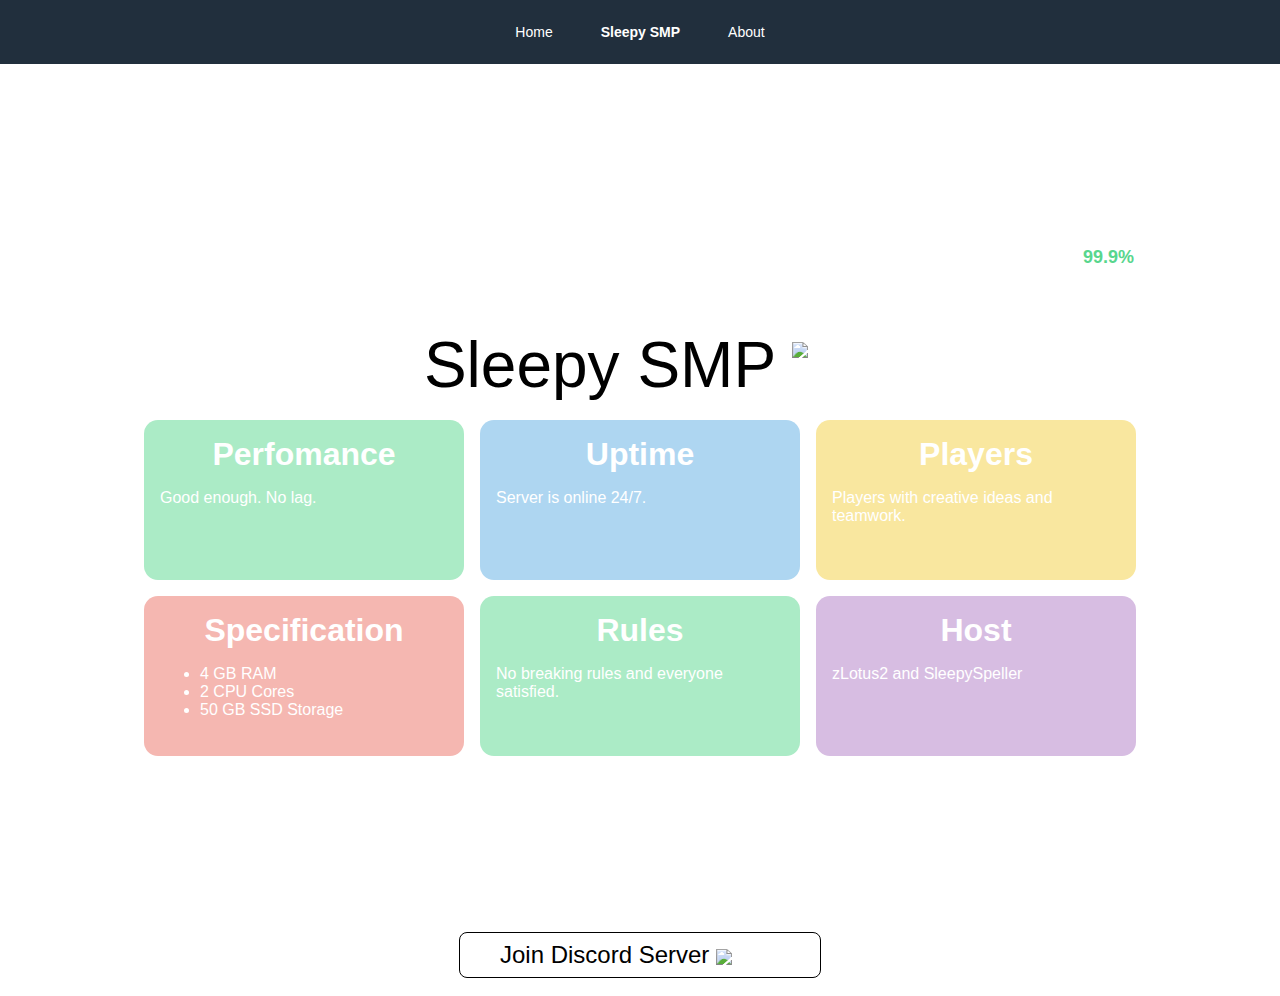
==== index.html @ aeb39fa7 "Add files via upload" ====
<!DOCTYPE html>
<html lang="en">
    <head>
        <meta charset="UTF-8">
        <meta http-equiv="X-UA-Compatible" content="IE=edge">
        <meta name="viewport" content="width=device-width, initial-scale=1.0">
        <title>Sleepy SMP</title>
        <link rel="stylesheet" href="main-style.css">
    </head>
    <body>
        <!-- Navigation bar -->
        <div class="navbar">
            <a href="index.html">Home</a>
            <h1>Sleepy SMP</h1>
            <a href="about.html">About</a>
        </div>

        <!-- Page -->
        <div class="main bg">
            <div class="main-grid">
                <div>
                    <h1>Creative SMP Server</h1>
                    <p>We always come with most creative ideas.</p>
                </div>
                <div></div>
                <div></div>
                <div style="padding-left: 50%;">
                    <h1>Uptime</h1>
                    <p>Server uptime is <span style="color: rgba(88, 214, 141, 1); font-weight: bold;">99.9%</span></p>
                </div>
            </div>
        </div>

        <br>

        <div style="display: flex; justify-content: center;">
            <h1 class="thin-header text-center">Sleepy SMP</h1>
            <img src="resource/minecraft-vector-logo.svg" style="width: 4em; margin-top: 14px; margin-left: 1em;">
        </div>

        <br>

        <div class="card-grid">
            <div class="bg-green">
                <h1 class="text-center">Perfomance</h1>
                <p>Good enough. No lag.</p>
            </div>
            <div class="bg-blue">
                <h1 class="text-center">Uptime</h1>
                <p>Server is online 24/7.</p>
            </div>
            <div class="bg-yellow">
                <h1 class="text-center">Players</h1>
                <p>Players with creative ideas and teamwork.</p>
            </div>
            <div class="bg-red">
                <h1 class="text-center">Specification</h1>
                <p>
                    <ul>
                        <li>4 GB RAM</li>
                        <li>2 CPU Cores</li>
                        <li>50 GB SSD Storage</li>
                    </ul>
                </p>
            </div>
            <div class="bg-green">
                <h1 class="text-center">Rules</h1>
                <p>No breaking rules and everyone satisfied.</p>
            </div>
            <div class="bg-violet">
                <h1 class="text-center">Host</h1>
                <p>zLotus2 and SleepySpeller</p>
            </div>
        </div>

        <!-- Join Discord Server Button -->
        <div class="flex-centered">
            <a class="button-join text-light" href="https://discord.gg/q3XE7yMTWC">
                <p style="margin: 8px;">
                    Join Discord Server
                    <img src="resource/discord-logo-black.svg"
                         style="width: 4rem; 
                                display: inline-block; 
                                vertical-align: middle;"
                    />
                </p>
            </a>
        </div>

        <br>

    </body>
</html>
---- main-style.css ----
* {
    font-family: 'Segoe UI', Tahoma, Geneva, Verdana, sans-serif;
}

html, body, h1 {
    margin: 0px;
    padding: 0px;
}

.navbar {
    background-color: rgba(33, 47, 61, 1);
    display: flex;
    justify-content: center;
    flex-flow: row;
    position: sticky;
    top: 0px;
}

.navbar > a, .navbar > h1 {
    margin: 0px;
    padding: 24px;
    color: white;
    font-size: 14px;
    text-decoration: none;
}

.bg {
    background-image: url("resource/background.png");
    background-clip: unset;
}

.main {
    padding: 24px;
    color: white;
    font-size: 24px;
}

.main > .right {
    position: absolute;
    right: 14px;
}

.main-grid {
    display: grid;
    grid-template-columns: 50% 50%;
}

.thin-header {
    font-size: 64px;
    font-weight: 100;
}

.text-center {
    text-align: center;
}

.text-light {
    font-weight: 100;
}

.card-grid {
    display: grid;
    gap: 1em;
    justify-content: center;
    grid-template-columns: 25% 25% 25%;
    grid-template-rows: 10em 10em 10em;
}

.card-grid > div {
    padding: 1rem;
    color: white;
    border-radius: 14px;
}

.bg-green {
    background-color: rgb(171, 235, 198);
}

.bg-red {
    background-color: rgb(245, 183, 177);
}

.bg-yellow {
    background-color: rgb(249, 231, 159);
}

.bg-blue {
    background-color: rgb(174, 214, 241);
}

.bg-violet {
    background-color: rgb(215, 189, 226);
}

.button-join {
    background-color: transparent;
    border-style: solid;
    border-width: 1px;
    border-radius: 8px;
    padding-left: 2rem;
    padding-right: 2rem;
    outline: none;
    cursor: pointer;
    text-decoration: none;
    color: black;

    font-size: 24px;
}

.flex-centered {
    display: flex;
    justify-content: center;
}

/* === MEDIA === */

/* Wide Size */
@media only screen and (min-width: 1500px) {
    .card-grid {
        font-size: inherit;
    }
}

/* Small Size */
@media only screen and (max-width: 1400px) {
    .main {
        font-size: 18px;
    }
}

/* Smallest Size */
@media only screen and (max-width: 600px) {
    .main {
        font-size: 10px;
    }
}
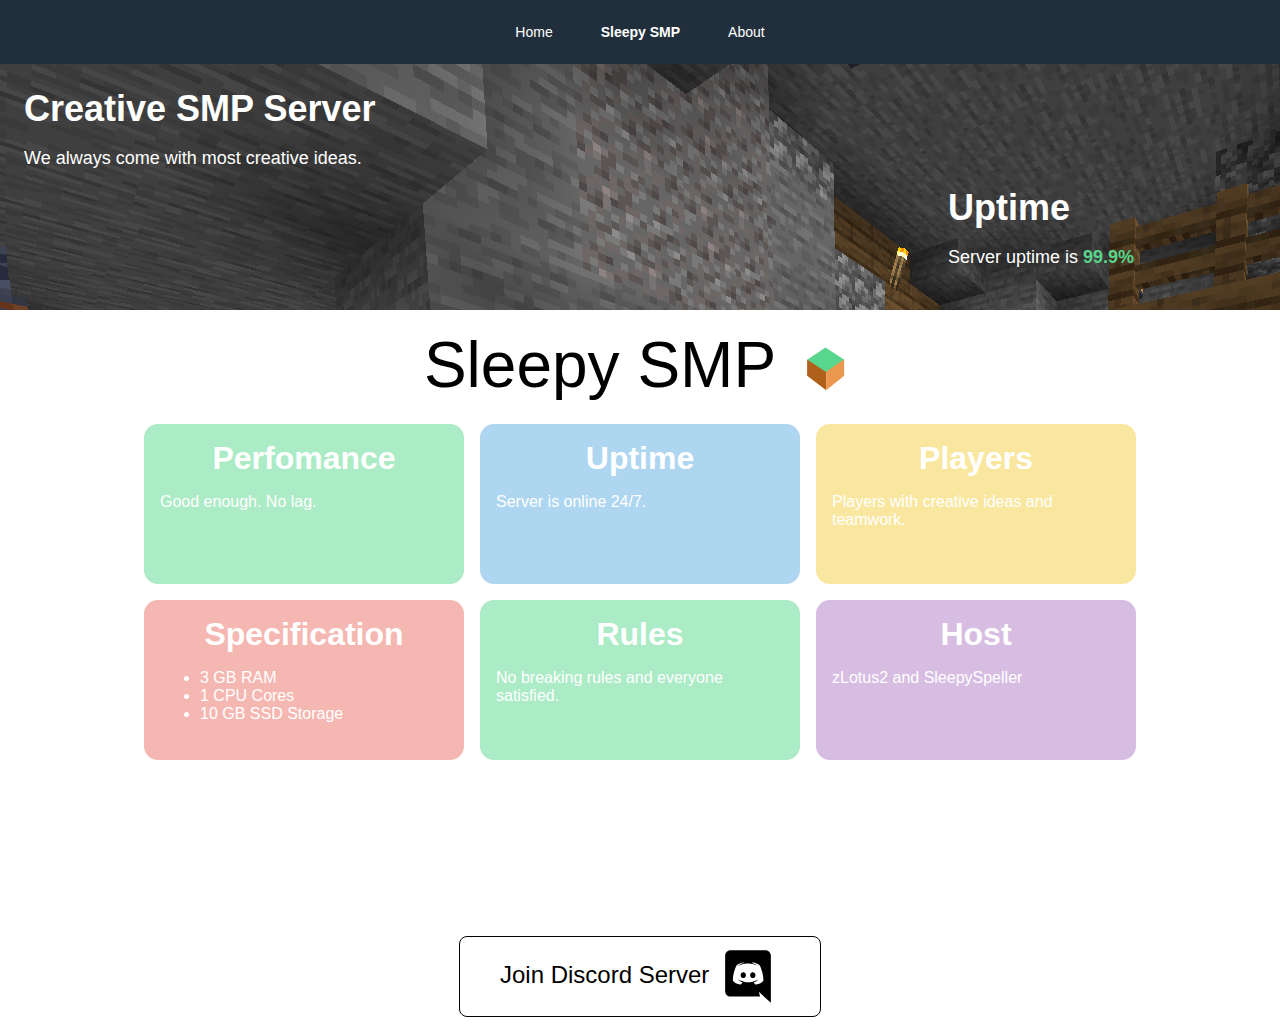
==== commit 3f2d517f: "Update index.html" ====
--- a/index.html
+++ b/index.html
@@ -57,9 +57,9 @@
                 <h1 class="text-center">Specification</h1>
                 <p>
                     <ul>
-                        <li>4 GB RAM</li>
-                        <li>2 CPU Cores</li>
-                        <li>50 GB SSD Storage</li>
+                        <li>3 GB RAM</li>
+                        <li>1 CPU Cores</li>
+                        <li>10 GB SSD Storage</li>
                     </ul>
                 </p>
             </div>
--- a/main-style.css
+++ b/main-style.css
@@ -133,4 +133,13 @@
     .main {
         font-size: 10px;
     }
-}+}
+
+.abouttext{
+    justify-content: center;
+    padding-left: 25px;
+    padding-top: 10px;
+    flex-flow: row;
+    position: sticky;
+    top: 0px
+}
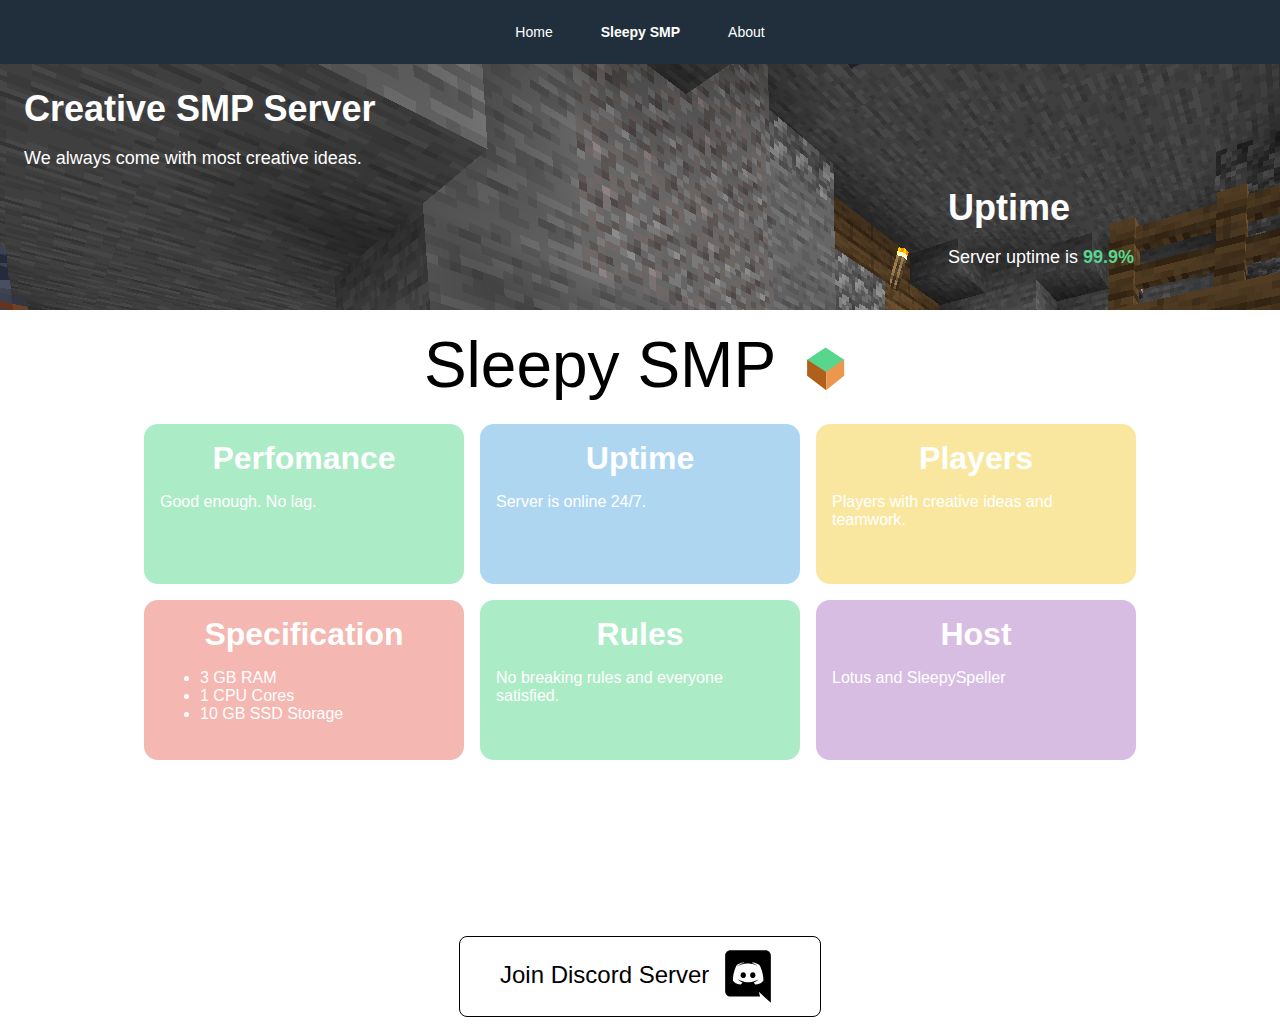
==== commit 129ce66b: "Update index.html" ====
--- a/index.html
+++ b/index.html
@@ -69,7 +69,7 @@
             </div>
             <div class="bg-violet">
                 <h1 class="text-center">Host</h1>
-                <p>zLotus2 and SleepySpeller</p>
+                <p>Lotus and SleepySpeller</p>
             </div>
         </div>
 
